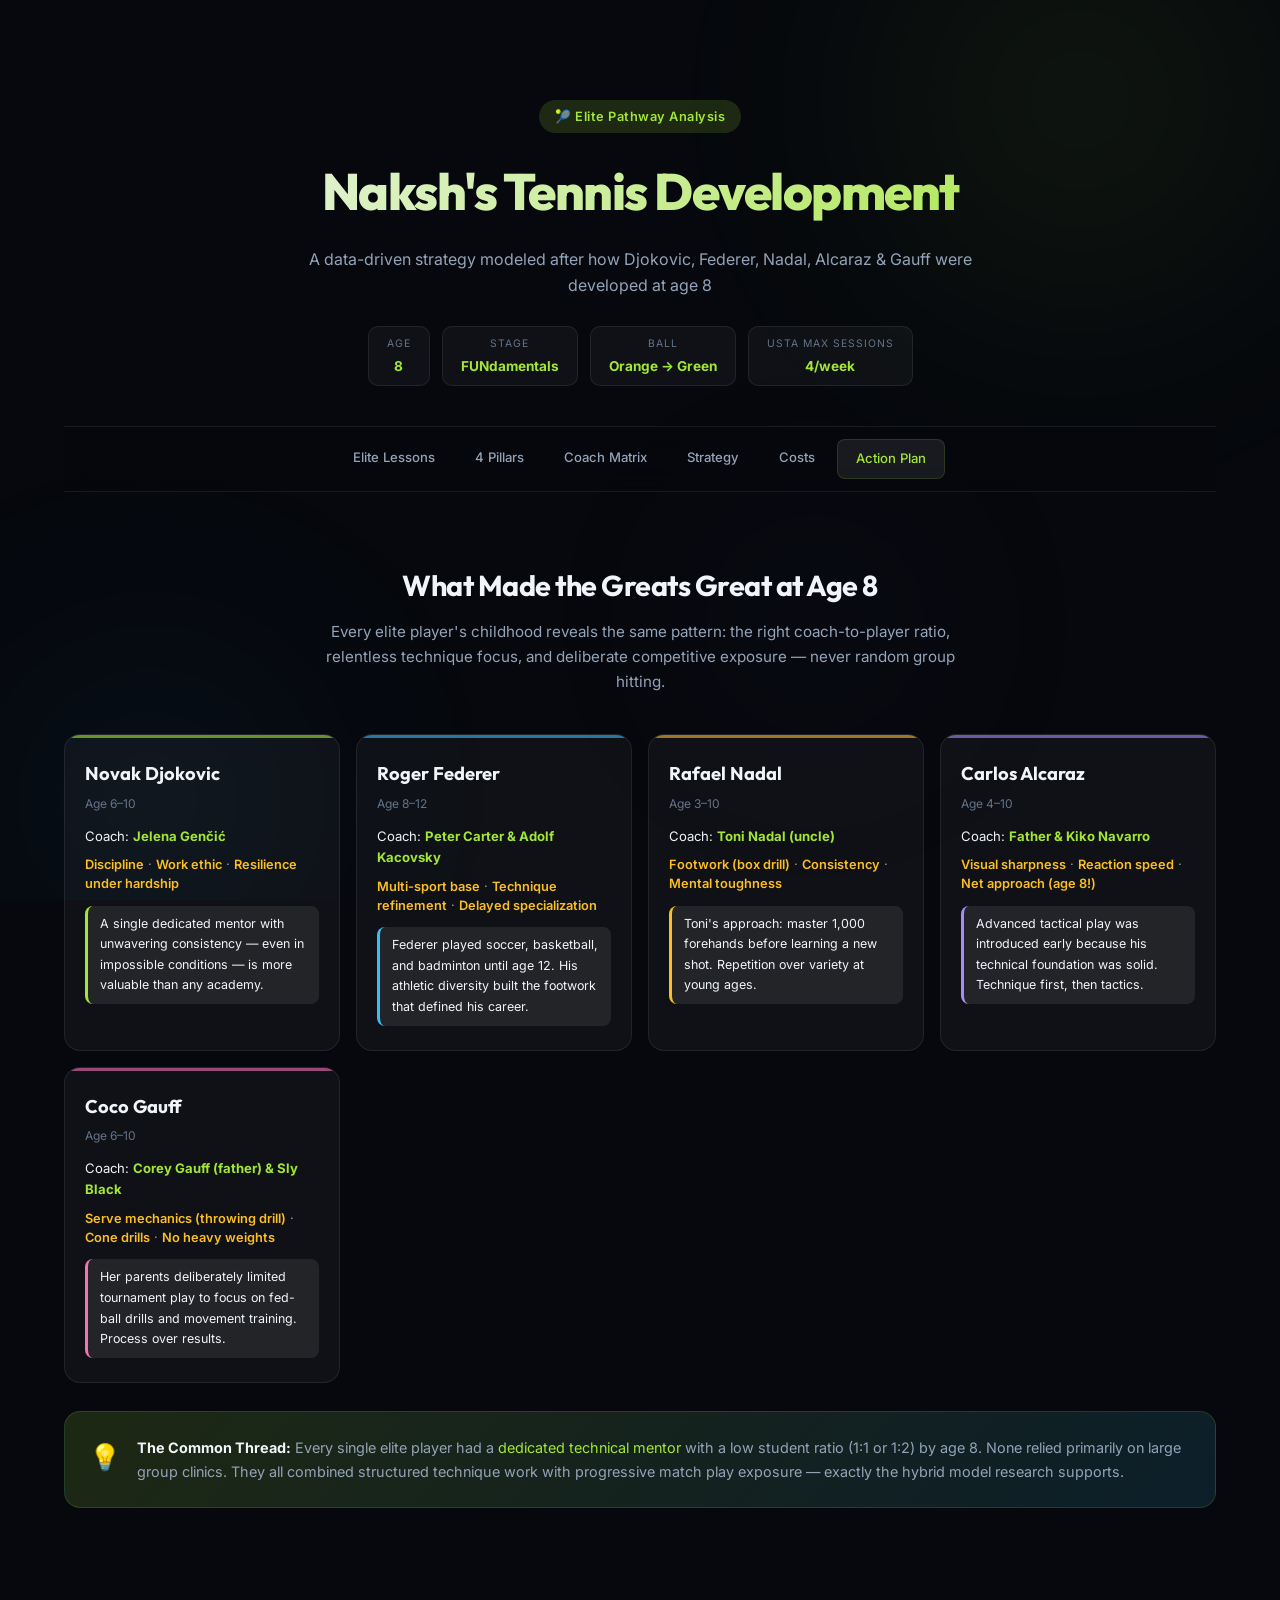
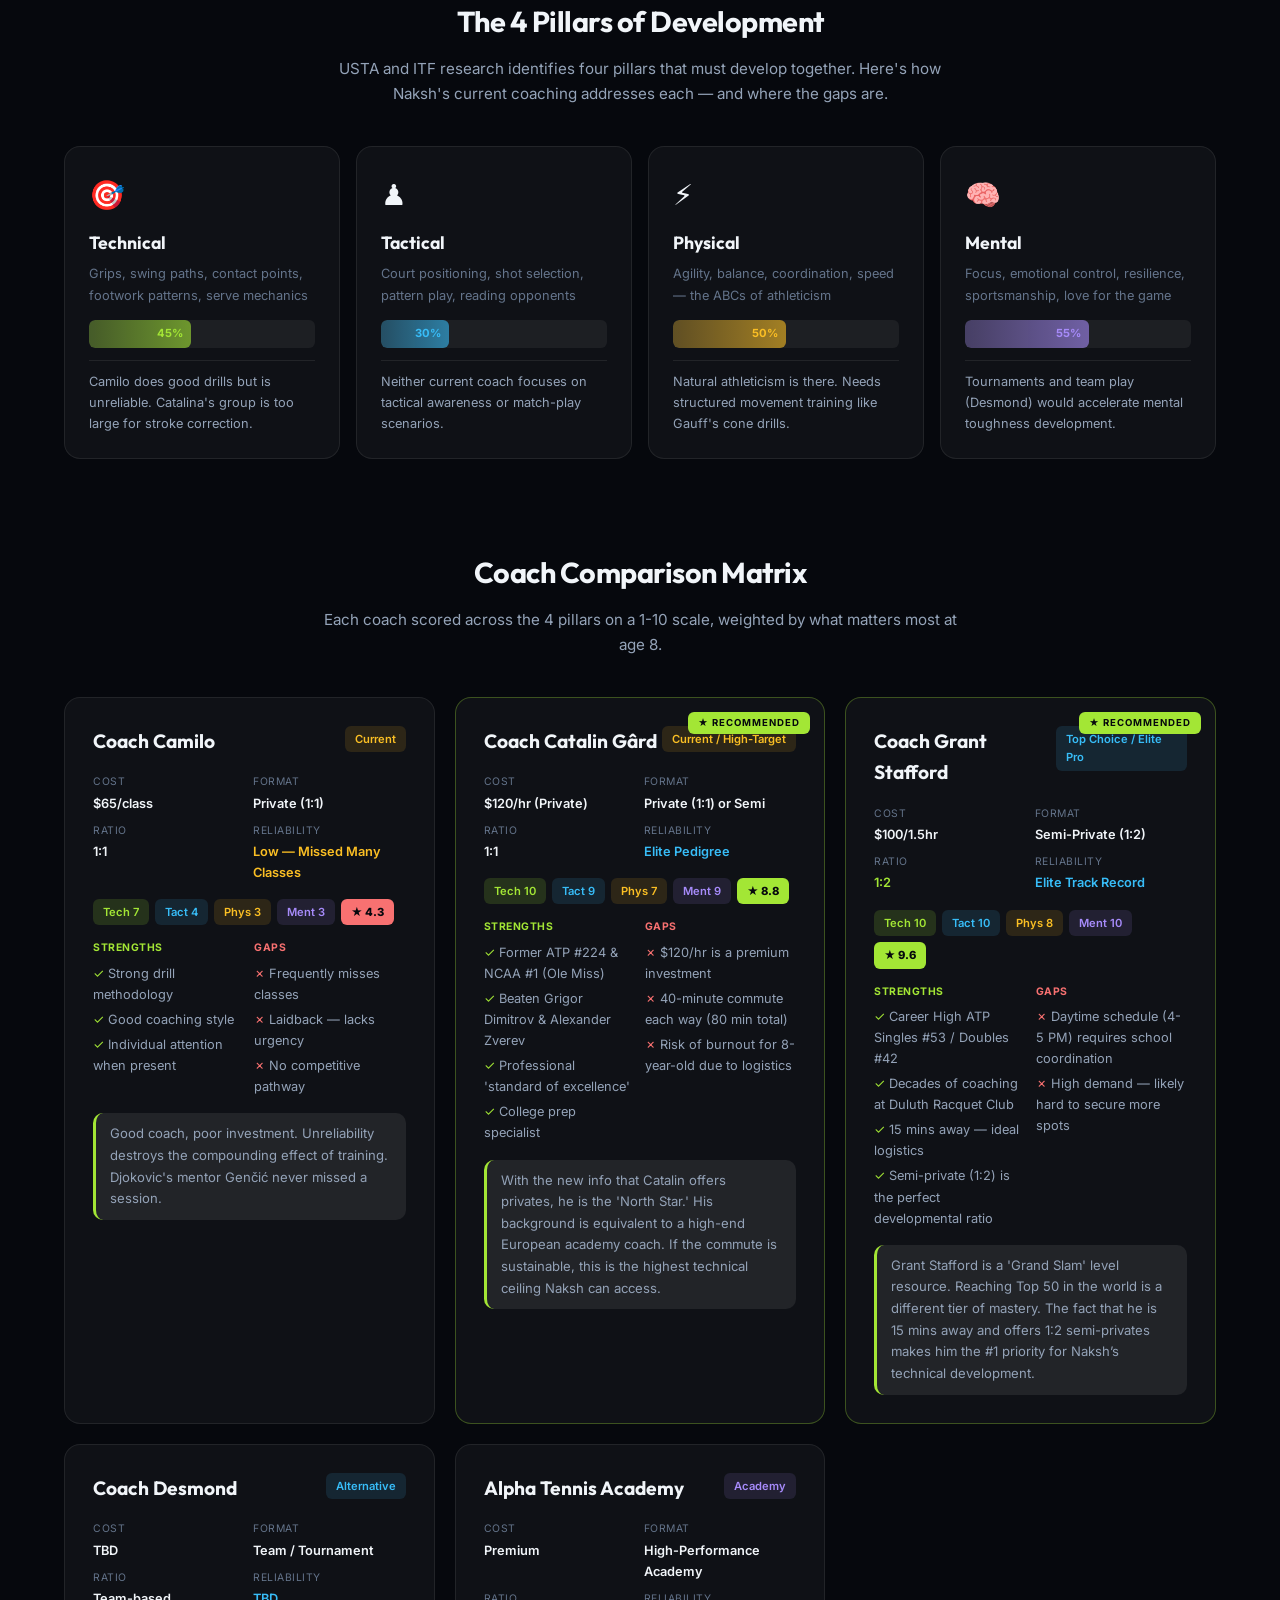
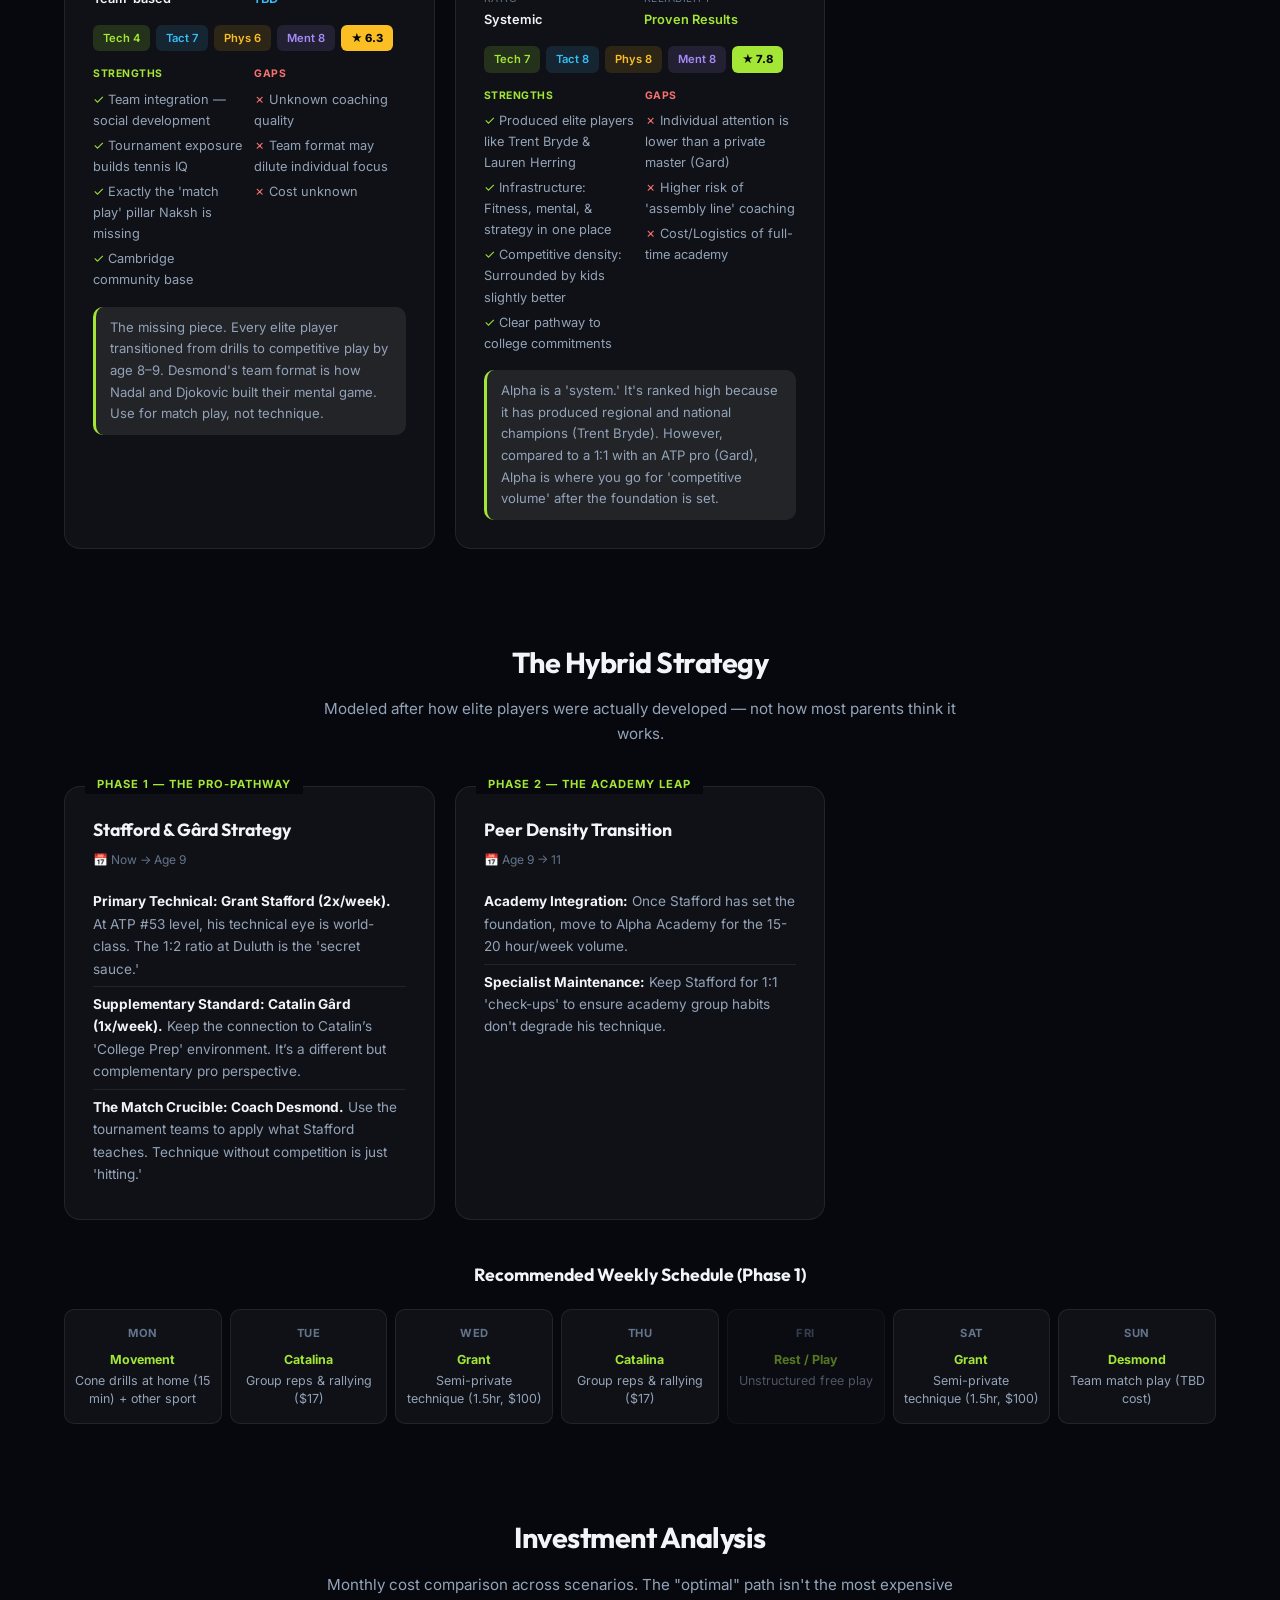
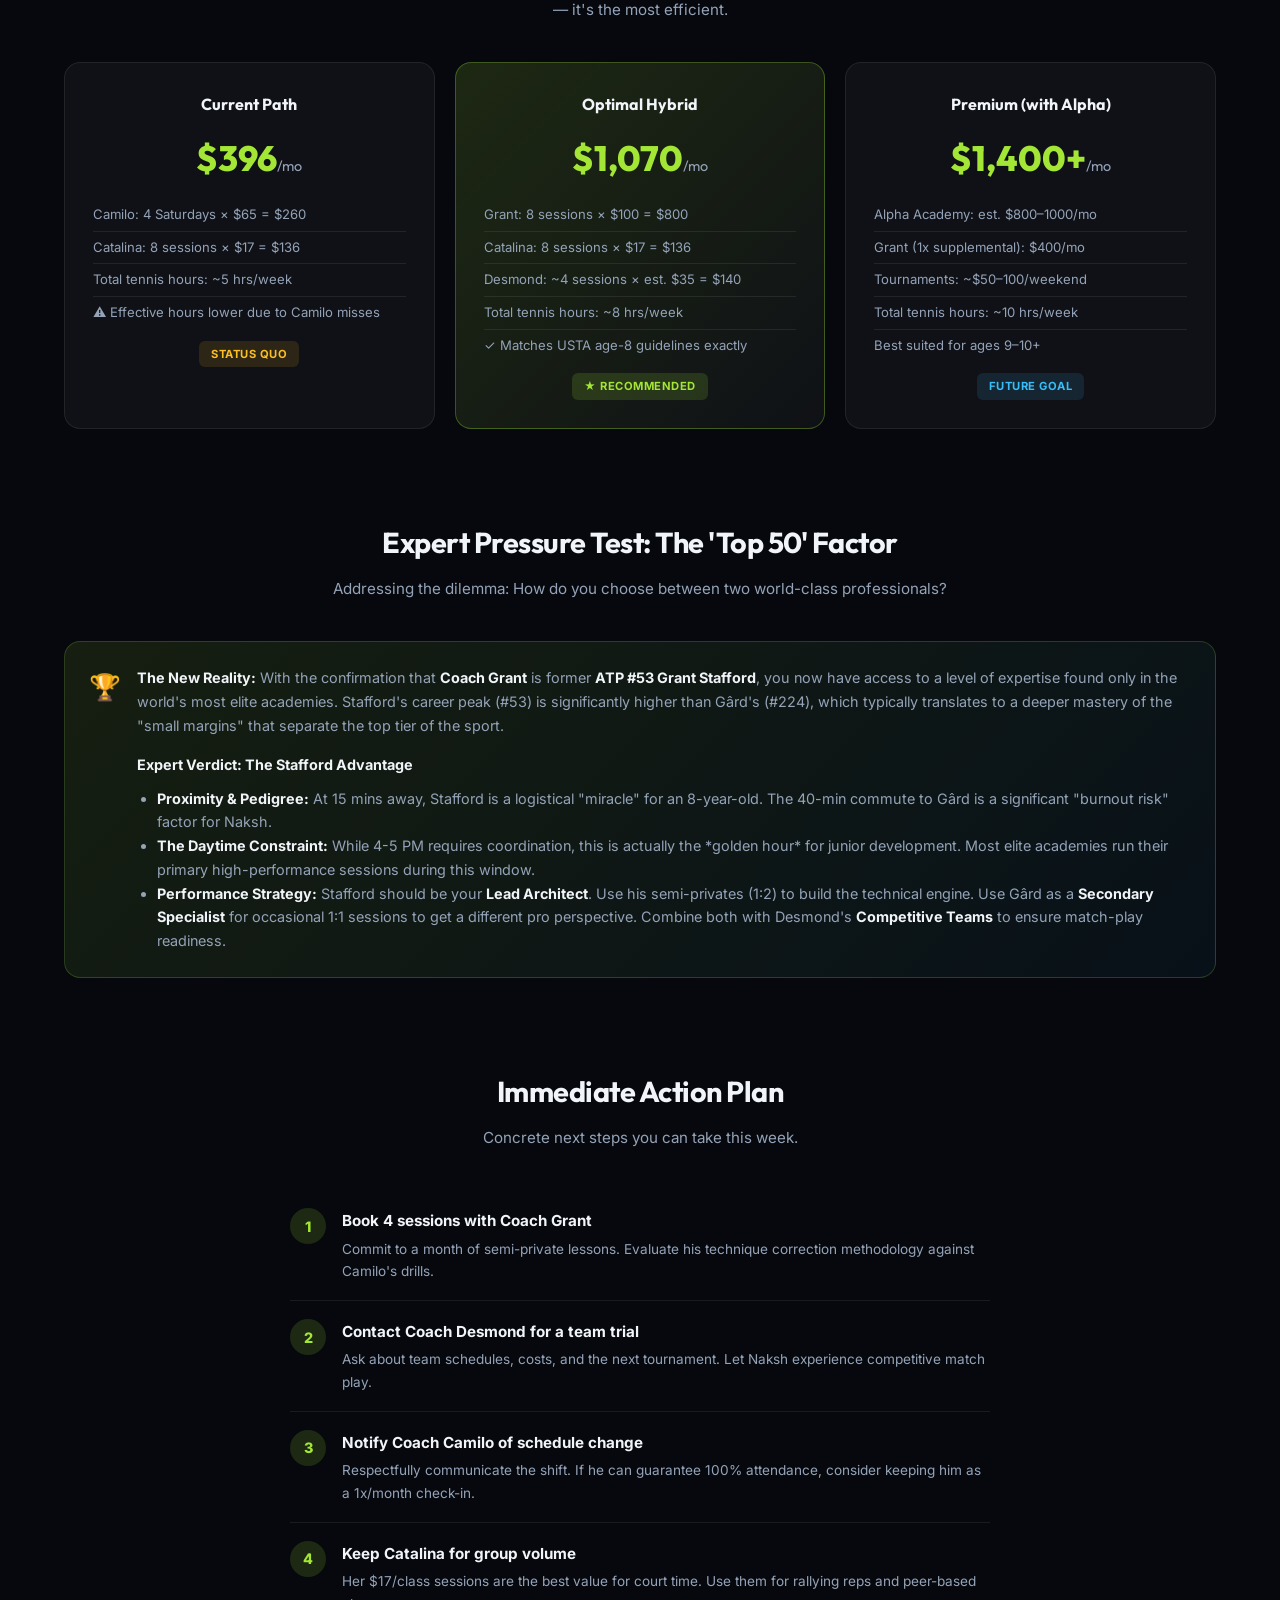
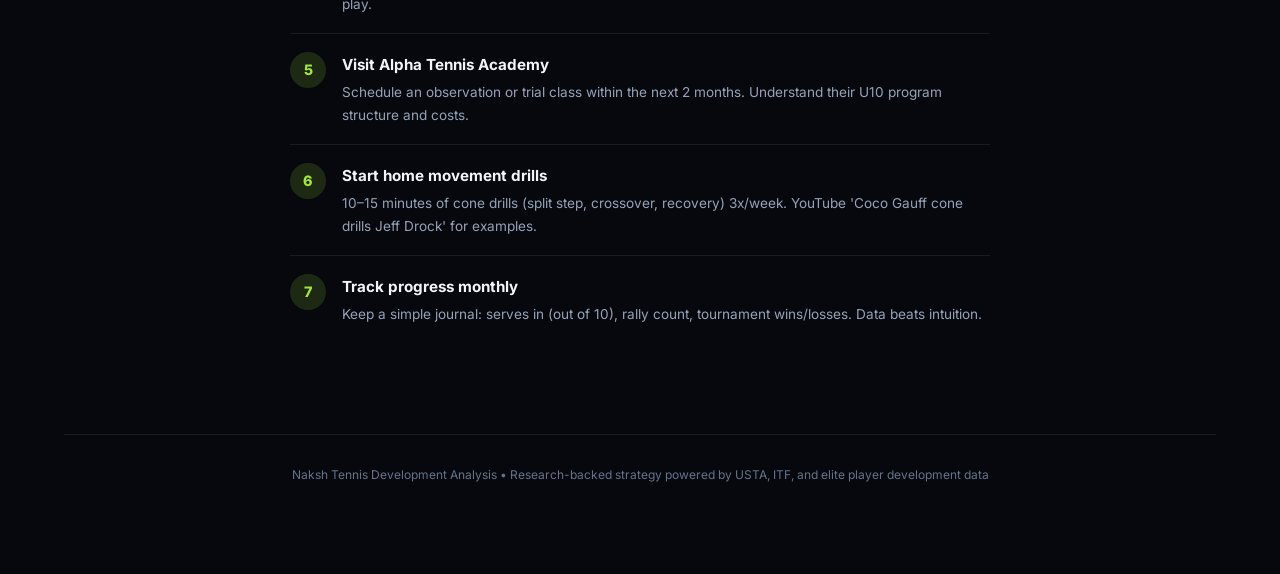
==== index.html @ d82c7a6f "Initial commit of Naksh Tennis Analysis Dashboard" ====
<!DOCTYPE html>
<html lang="en">
<head>
    <meta charset="UTF-8">
    <meta name="viewport" content="width=device-width, initial-scale=1.0">
    <title>Naksh Tennis Development — Elite Pathway Analysis</title>
    <meta name="description" content="Comprehensive coaching analysis for Naksh's competitive tennis development, modeled after elite player pathways.">
    <link rel="stylesheet" href="style.css">
    <link rel="preconnect" href="https://fonts.googleapis.com">
    <link rel="preconnect" href="https://fonts.gstatic.com" crossorigin>
    <link href="https://fonts.googleapis.com/css2?family=Inter:wght@300;400;500;600;700;800&family=Outfit:wght@400;600;700;800&display=swap" rel="stylesheet">
</head>
<body>

<div class="bg-orbs">
    <div class="orb orb-1"></div>
    <div class="orb orb-2"></div>
    <div class="orb orb-3"></div>
</div>

<div class="dashboard">

    <!-- HEADER -->
    <header id="top">
        <div class="header-content">
            <div class="header-badge">🎾 Elite Pathway Analysis</div>
            <h1>Naksh's Tennis Development</h1>
            <p class="subtitle">A data-driven strategy modeled after how Djokovic, Federer, Nadal, Alcaraz &amp; Gauff were developed at age 8</p>
        </div>
        <div class="stats-row">
            <div class="stat-chip"><span class="stat-label">Age</span><span class="stat-value">8</span></div>
            <div class="stat-chip"><span class="stat-label">Stage</span><span class="stat-value">FUNdamentals</span></div>
            <div class="stat-chip"><span class="stat-label">Ball</span><span class="stat-value">Orange → Green</span></div>
            <div class="stat-chip"><span class="stat-label">USTA Max Sessions</span><span class="stat-value">4/week</span></div>
        </div>
    </header>

    <!-- NAV -->
    <nav class="section-nav" id="section-nav">
        <a href="#elite-lessons" class="nav-link active">Elite Lessons</a>
        <a href="#four-pillars" class="nav-link">4 Pillars</a>
        <a href="#coach-comparison" class="nav-link">Coach Matrix</a>
        <a href="#strategy" class="nav-link">Strategy</a>
        <a href="#cost-analysis" class="nav-link">Costs</a>
        <a href="#action-plan" class="nav-link">Action Plan</a>
    </nav>

    <!-- SECTION 1: ELITE PLAYER LESSONS -->
    <section id="elite-lessons" class="section">
        <div class="section-header">
            <h2>What Made the Greats Great at Age 8</h2>
            <p>Every elite player's childhood reveals the same pattern: the right coach-to-player ratio, relentless technique focus, and deliberate competitive exposure — never random group hitting.</p>
        </div>
        <div class="elite-grid" id="elite-grid">
            <!-- Cards injected by JS -->
        </div>
        <div class="insight-box" id="elite-insight">
            <div class="insight-icon">💡</div>
            <div class="insight-text">
                <strong>The Common Thread:</strong> Every single elite player had a <em>dedicated technical mentor</em> with a low student ratio (1:1 or 1:2) by age 8. None relied primarily on large group clinics. They all combined structured technique work with progressive match play exposure — exactly the hybrid model research supports.
            </div>
        </div>
    </section>

    <!-- SECTION 2: FOUR PILLARS -->
    <section id="four-pillars" class="section">
        <div class="section-header">
            <h2>The 4 Pillars of Development</h2>
            <p>USTA and ITF research identifies four pillars that must develop together. Here's how Naksh's current coaching addresses each — and where the gaps are.</p>
        </div>
        <div class="pillars-grid">
            <div class="pillar-card" data-pillar="technical">
                <div class="pillar-icon">🎯</div>
                <h3>Technical</h3>
                <p class="pillar-desc">Grips, swing paths, contact points, footwork patterns, serve mechanics</p>
                <div class="pillar-bar"><div class="pillar-fill" style="--fill: 45%"><span>45%</span></div></div>
                <p class="pillar-gap">Camilo does good drills but is unreliable. Catalina's group is too large for stroke correction.</p>
            </div>
            <div class="pillar-card" data-pillar="tactical">
                <div class="pillar-icon">♟️</div>
                <h3>Tactical</h3>
                <p class="pillar-desc">Court positioning, shot selection, pattern play, reading opponents</p>
                <div class="pillar-bar"><div class="pillar-fill" style="--fill: 30%"><span>30%</span></div></div>
                <p class="pillar-gap">Neither current coach focuses on tactical awareness or match-play scenarios.</p>
            </div>
            <div class="pillar-card" data-pillar="physical">
                <div class="pillar-icon">⚡</div>
                <h3>Physical</h3>
                <p class="pillar-desc">Agility, balance, coordination, speed — the ABCs of athleticism</p>
                <div class="pillar-bar"><div class="pillar-fill" style="--fill: 50%"><span>50%</span></div></div>
                <p class="pillar-gap">Natural athleticism is there. Needs structured movement training like Gauff's cone drills.</p>
            </div>
            <div class="pillar-card" data-pillar="mental">
                <div class="pillar-icon">🧠</div>
                <h3>Mental</h3>
                <p class="pillar-desc">Focus, emotional control, resilience, sportsmanship, love for the game</p>
                <div class="pillar-bar"><div class="pillar-fill" style="--fill: 55%"><span>55%</span></div></div>
                <p class="pillar-gap">Tournaments and team play (Desmond) would accelerate mental toughness development.</p>
            </div>
        </div>
    </section>

    <!-- SECTION 3: COACH COMPARISON MATRIX -->
    <section id="coach-comparison" class="section">
        <div class="section-header">
            <h2>Coach Comparison Matrix</h2>
            <p>Each coach scored across the 4 pillars on a 1-10 scale, weighted by what matters most at age 8.</p>
        </div>
        <div class="matrix-container">
            <div class="coach-cards-grid" id="coach-cards-grid">
                <!-- Injected by JS -->
            </div>
        </div>
    </section>

    <!-- SECTION 4: STRATEGIC RECOMMENDATION -->
    <section id="strategy" class="section">
        <div class="section-header">
            <h2>The Hybrid Strategy</h2>
            <p>Modeled after how elite players were actually developed — not how most parents think it works.</p>
        </div>

        <div class="strategy-phases" id="strategy-phases">
            <!-- Injected by JS -->
        </div>

        <div class="weekly-schedule">
            <h3>Recommended Weekly Schedule (Phase 1)</h3>
            <div class="schedule-grid" id="schedule-grid">
                <!-- Injected by JS -->
            </div>
        </div>
    </section>

    <!-- SECTION 5: COST ANALYSIS -->
    <section id="cost-analysis" class="section">
        <div class="section-header">
            <h2>Investment Analysis</h2>
            <p>Monthly cost comparison across scenarios. The "optimal" path isn't the most expensive — it's the most efficient.</p>
        </div>
        <div class="cost-scenarios" id="cost-scenarios">
            <!-- Injected by JS -->
        </div>
    </section>

    <!-- SECTION: EXPERT PRESSURE TEST -->
    <section id="pressure-test" class="section">
        <div class="section-header">
            <h2>Expert Pressure Test: The 'Top 50' Factor</h2>
            <p>Addressing the dilemma: How do you choose between two world-class professionals?</p>
        </div>
        <div class="insight-box" style="background: linear-gradient(135deg, rgba(163, 230, 53, 0.1), rgba(56, 189, 248, 0.05)); border-color: rgba(163, 230, 53, 0.2);">
            <div class="insight-icon">🏆</div>
            <div class="insight-text">
                <p><strong>The New Reality:</strong> With the confirmation that <strong>Coach Grant</strong> is former <strong>ATP #53 Grant Stafford</strong>, you now have access to a level of expertise found only in the world's most elite academies. Stafford's career peak (#53) is significantly higher than Gârd's (#224), which typically translates to a deeper mastery of the "small margins" that separate the top tier of the sport.</p>
                
                <p style="margin-top:15px;"><strong>Expert Verdict: The Stafford Advantage</strong></p>
                <ul style="margin-left: 20px; margin-top: 10px;">
                    <li><strong>Proximity & Pedigree:</strong> At 15 mins away, Stafford is a logistical "miracle" for an 8-year-old. The 40-min commute to Gârd is a significant "burnout risk" factor for Naksh.</li>
                    <li><strong>The Daytime Constraint:</strong> While 4-5 PM requires coordination, this is actually the *golden hour* for junior development. Most elite academies run their primary high-performance sessions during this window.</li>
                    <li><strong>Performance Strategy:</strong> Stafford should be your <strong>Lead Architect</strong>. Use his semi-privates (1:2) to build the technical engine. Use Gârd as a <strong>Secondary Specialist</strong> for occasional 1:1 sessions to get a different pro perspective. Combine both with Desmond's <strong>Competitive Teams</strong> to ensure match-play readiness.</li>
                </ul>
            </div>
        </div>
    </section>

    <!-- SECTION 6: ACTION PLAN -->
    <section id="action-plan" class="section">
        <div class="section-header">
            <h2>Immediate Action Plan</h2>
            <p>Concrete next steps you can take this week.</p>
        </div>
        <div class="action-list" id="action-list">
            <!-- Injected by JS -->
        </div>
    </section>

    <footer>
        <p>Naksh Tennis Development Analysis &bull; Research-backed strategy powered by USTA, ITF, and elite player development data</p>
    </footer>
</div>

<script src="app.js"></script>
</body>
</html>
---- style.css ----
:root {
    --bg: #06080d;
    --surface: rgba(255,255,255,0.04);
    --surface-hover: rgba(255,255,255,0.08);
    --border: rgba(255,255,255,0.08);
    --border-hover: rgba(255,255,255,0.18);
    --green: #a3e635;
    --green-dim: rgba(163,230,53,0.15);
    --blue: #38bdf8;
    --blue-dim: rgba(56,189,248,0.12);
    --amber: #fbbf24;
    --amber-dim: rgba(251,191,36,0.12);
    --red: #f87171;
    --red-dim: rgba(248,113,113,0.12);
    --purple: #a78bfa;
    --purple-dim: rgba(167,139,250,0.12);
    --text: #f1f5f9;
    --text-dim: #94a3b8;
    --text-muted: #64748b;
    --radius: 16px;
    --radius-sm: 10px;
}

*{margin:0;padding:0;box-sizing:border-box;}

html{scroll-behavior:smooth;scroll-padding-top:80px;}

body{background:var(--bg);color:var(--text);font-family:'Inter',system-ui,sans-serif;line-height:1.65;overflow-x:hidden;}

/* Background orbs */
.bg-orbs{position:fixed;inset:0;pointer-events:none;z-index:0;overflow:hidden;}
.orb{position:absolute;border-radius:50%;filter:blur(120px);opacity:.35;}
.orb-1{width:600px;height:600px;background:radial-gradient(circle,rgba(163,230,53,.3),transparent 70%);top:-200px;right:-100px;animation:float 20s ease-in-out infinite;}
.orb-2{width:500px;height:500px;background:radial-gradient(circle,rgba(56,189,248,.25),transparent 70%);bottom:-150px;left:-100px;animation:float 25s ease-in-out infinite reverse;}
.orb-3{width:350px;height:350px;background:radial-gradient(circle,rgba(167,139,250,.2),transparent 70%);top:50%;left:50%;animation:float 18s ease-in-out infinite;}
@keyframes float{0%,100%{transform:translate(0,0)}50%{transform:translate(30px,-40px)}}

.dashboard{position:relative;z-index:1;max-width:1200px;margin:0 auto;padding:40px 24px 60px;}

/* HEADER */
header{text-align:center;padding:60px 0 40px;border-bottom:1px solid var(--border);margin-bottom:0;}
.header-badge{display:inline-block;background:var(--green-dim);color:var(--green);font-size:.8rem;font-weight:600;padding:6px 16px;border-radius:20px;margin-bottom:16px;letter-spacing:.5px;}
h1{font-family:'Outfit',sans-serif;font-size:clamp(2rem,5vw,3.2rem);font-weight:800;letter-spacing:-1.5px;background:linear-gradient(135deg,var(--text),var(--green));-webkit-background-clip:text;-webkit-text-fill-color:transparent;background-clip:text;margin-bottom:12px;}
.subtitle{color:var(--text-dim);font-size:1rem;max-width:680px;margin:0 auto;}
.stats-row{display:flex;gap:12px;justify-content:center;flex-wrap:wrap;margin-top:28px;}
.stat-chip{background:var(--surface);border:1px solid var(--border);border-radius:var(--radius-sm);padding:8px 18px;display:flex;flex-direction:column;align-items:center;gap:2px;}
.stat-label{font-size:.65rem;text-transform:uppercase;letter-spacing:1px;color:var(--text-muted);}
.stat-value{font-weight:700;font-size:.85rem;color:var(--green);}

/* NAV */
.section-nav{position:sticky;top:0;z-index:100;display:flex;gap:4px;background:rgba(6,8,13,.85);backdrop-filter:blur(16px);border-bottom:1px solid var(--border);padding:12px 0;margin-bottom:10px;overflow-x:auto;justify-content:center;}
.nav-link{color:var(--text-dim);text-decoration:none;font-size:.82rem;font-weight:500;padding:8px 18px;border-radius:8px;transition:all .25s;white-space:nowrap;}
.nav-link:hover,.nav-link.active{color:var(--text);background:var(--surface-hover);}
.nav-link.active{color:var(--green);border:1px solid var(--green-dim);}

/* SECTIONS */
.section{padding:60px 0 30px;}
.section-header{text-align:center;margin-bottom:40px;}
.section-header h2{font-family:'Outfit',sans-serif;font-size:1.8rem;font-weight:700;margin-bottom:10px;letter-spacing:-.5px;}
.section-header p{color:var(--text-dim);max-width:640px;margin:0 auto;font-size:.95rem;}

/* ELITE PLAYER CARDS */
.elite-grid{display:grid;grid-template-columns:repeat(auto-fill,minmax(220px,1fr));gap:16px;margin-bottom:28px;}
.elite-card{background:var(--surface);border:1px solid var(--border);border-radius:var(--radius);padding:24px 20px;transition:all .3s;position:relative;overflow:hidden;}
.elite-card:hover{border-color:var(--border-hover);transform:translateY(-3px);}
.elite-card::before{content:'';position:absolute;top:0;left:0;right:0;height:3px;background:var(--card-accent,var(--green));opacity:.6;}
.elite-name{font-family:'Outfit',sans-serif;font-size:1.15rem;font-weight:700;margin-bottom:4px;}
.elite-age{font-size:.75rem;color:var(--text-muted);margin-bottom:12px;}
.elite-coach{font-size:.82rem;margin-bottom:8px;}
.elite-coach strong{color:var(--green);}
.elite-focus{font-size:.8rem;color:var(--text-dim);line-height:1.5;}
.elite-focus em{color:var(--amber);font-style:normal;font-weight:600;}
.elite-lesson{margin-top:12px;background:var(--surface-hover);padding:8px 12px;border-radius:8px;font-size:.78rem;color:var(--text);border-left:3px solid var(--card-accent,var(--green));}

/* INSIGHT BOX */
.insight-box{display:flex;gap:16px;align-items:flex-start;background:linear-gradient(135deg,var(--green-dim),var(--blue-dim));border:1px solid rgba(163,230,53,.15);border-radius:var(--radius);padding:24px;margin-top:10px;}
.insight-icon{font-size:1.6rem;flex-shrink:0;}
.insight-text{font-size:.9rem;line-height:1.65;color:var(--text-dim);}
.insight-text strong{color:var(--text);}
.insight-text em{color:var(--green);font-style:normal;}

/* PILLARS */
.pillars-grid{display:grid;grid-template-columns:repeat(auto-fill,minmax(250px,1fr));gap:16px;}
.pillar-card{background:var(--surface);border:1px solid var(--border);border-radius:var(--radius);padding:24px;transition:all .3s;}
.pillar-card:hover{border-color:var(--border-hover);}
.pillar-icon{font-size:1.8rem;margin-bottom:10px;}
.pillar-card h3{font-family:'Outfit',sans-serif;font-size:1.1rem;margin-bottom:6px;}
.pillar-desc{font-size:.8rem;color:var(--text-muted);margin-bottom:14px;}
.pillar-bar{background:rgba(255,255,255,.06);border-radius:6px;height:28px;overflow:hidden;position:relative;margin-bottom:12px;}
.pillar-fill{height:100%;width:var(--fill);border-radius:6px;display:flex;align-items:center;justify-content:flex-end;padding-right:8px;font-size:.7rem;font-weight:700;transition:width 1.5s ease;}
[data-pillar="technical"] .pillar-fill{background:linear-gradient(90deg,rgba(163,230,53,.3),rgba(163,230,53,.6));color:var(--green);}
[data-pillar="tactical"] .pillar-fill{background:linear-gradient(90deg,rgba(56,189,248,.3),rgba(56,189,248,.6));color:var(--blue);}
[data-pillar="physical"] .pillar-fill{background:linear-gradient(90deg,rgba(251,191,36,.3),rgba(251,191,36,.6));color:var(--amber);}
[data-pillar="mental"] .pillar-fill{background:linear-gradient(90deg,rgba(167,139,250,.3),rgba(167,139,250,.6));color:var(--purple);}
.pillar-gap{font-size:.8rem;color:var(--text-dim);border-top:1px solid var(--border);padding-top:10px;}

/* COACH CARDS */
.coach-cards-grid{display:grid;grid-template-columns:repeat(auto-fill,minmax(340px,1fr));gap:20px;}
.coach-card{background:var(--surface);border:1px solid var(--border);border-radius:var(--radius);padding:28px;transition:all .3s;position:relative;}
.coach-card:hover{border-color:var(--border-hover);transform:translateY(-3px);}
.coach-card.recommended{border-color:rgba(163,230,53,.3);}
.coach-card.recommended::after{content:'★ RECOMMENDED';position:absolute;top:14px;right:14px;font-size:.6rem;font-weight:700;color:var(--bg);background:var(--green);padding:3px 10px;border-radius:6px;letter-spacing:1px;}
.card-top{display:flex;justify-content:space-between;align-items:flex-start;margin-bottom:16px;}
.card-top h3{font-family:'Outfit',sans-serif;font-size:1.2rem;font-weight:700;}
.card-type{font-size:.7rem;font-weight:600;padding:4px 10px;border-radius:6px;}
.type-current{background:var(--amber-dim);color:var(--amber);}
.type-alt{background:var(--blue-dim);color:var(--blue);}
.type-academy{background:var(--purple-dim);color:var(--purple);}
.coach-meta{display:grid;grid-template-columns:1fr 1fr;gap:8px;margin-bottom:16px;}
.meta-item{font-size:.8rem;}
.meta-item .lbl{color:var(--text-muted);display:block;font-size:.65rem;text-transform:uppercase;letter-spacing:.5px;margin-bottom:2px;}
.meta-item .val{font-weight:600;}
.val.warn{color:var(--amber);}
.val.good{color:var(--green);}
.val.great{color:var(--blue);}
.score-row{display:flex;gap:6px;flex-wrap:wrap;margin-bottom:14px;}
.score-pill{font-size:.7rem;padding:4px 10px;border-radius:6px;font-weight:600;}
.pros-cons{display:grid;grid-template-columns:1fr 1fr;gap:10px;font-size:.8rem;margin-bottom:12px;}
.pros strong,.cons strong{display:block;font-size:.65rem;text-transform:uppercase;letter-spacing:.5px;margin-bottom:6px;}
.pros strong{color:var(--green);}
.cons strong{color:var(--red);}
.pros li,.cons li{list-style:none;margin-bottom:4px;color:var(--text-dim);}
.pros li::before{content:'✓ ';color:var(--green);}
.cons li::before{content:'✗ ';color:var(--red);}
.coach-verdict{font-size:.82rem;padding:10px 14px;border-radius:var(--radius-sm);background:var(--surface-hover);color:var(--text-dim);border-left:3px solid var(--green);}

/* STRATEGY */
.strategy-phases{display:grid;grid-template-columns:repeat(auto-fill,minmax(320px,1fr));gap:20px;margin-bottom:40px;}
.phase-card{background:var(--surface);border:1px solid var(--border);border-radius:var(--radius);padding:28px;position:relative;}
.phase-card::before{content:attr(data-phase);position:absolute;top:-12px;left:20px;background:var(--bg);padding:0 12px;font-size:.7rem;font-weight:700;color:var(--green);text-transform:uppercase;letter-spacing:1px;}
.phase-card h3{font-family:'Outfit',sans-serif;font-size:1.1rem;margin-bottom:6px;}
.phase-timeline{font-size:.75rem;color:var(--text-muted);margin-bottom:14px;}
.phase-card ul{list-style:none;font-size:.85rem;}
.phase-card li{padding:6px 0;border-bottom:1px solid var(--border);color:var(--text-dim);}
.phase-card li:last-child{border-bottom:none;}
.phase-card li strong{color:var(--text);}

/* SCHEDULE */
.weekly-schedule h3{font-family:'Outfit',sans-serif;text-align:center;margin-bottom:20px;font-size:1.1rem;}
.schedule-grid{display:grid;grid-template-columns:repeat(7,1fr);gap:8px;}
.sched-day{background:var(--surface);border:1px solid var(--border);border-radius:var(--radius-sm);padding:14px 10px;text-align:center;font-size:.78rem;min-height:100px;}
.sched-day .day-name{font-weight:700;font-size:.7rem;text-transform:uppercase;letter-spacing:.5px;color:var(--text-muted);margin-bottom:8px;}
.sched-day .day-activity{color:var(--text-dim);line-height:1.5;}
.sched-day .day-activity strong{display:block;color:var(--green);margin-bottom:2px;}
.sched-day.rest{opacity:.5;}

/* COST */
.cost-scenarios{display:grid;grid-template-columns:repeat(auto-fill,minmax(280px,1fr));gap:20px;}
.cost-card{background:var(--surface);border:1px solid var(--border);border-radius:var(--radius);padding:28px;text-align:center;transition:all .3s;}
.cost-card:hover{border-color:var(--border-hover);}
.cost-card.best{border-color:rgba(163,230,53,.3);background:linear-gradient(135deg,var(--green-dim),var(--surface));}
.cost-card h3{font-family:'Outfit',sans-serif;font-size:1rem;margin-bottom:6px;}
.cost-total{font-family:'Outfit',sans-serif;font-size:2.2rem;font-weight:800;margin:12px 0;color:var(--green);}
.cost-card.best .cost-total{color:var(--green);}
.cost-details{text-align:left;font-size:.82rem;color:var(--text-dim);}
.cost-details li{list-style:none;padding:5px 0;border-bottom:1px solid var(--border);}
.cost-details li:last-child{border-bottom:none;}
.cost-tag{display:inline-block;margin-top:12px;font-size:.7rem;font-weight:700;padding:4px 12px;border-radius:6px;text-transform:uppercase;letter-spacing:.5px;}
.tag-current{background:var(--amber-dim);color:var(--amber);}
.tag-optimal{background:var(--green-dim);color:var(--green);}
.tag-premium{background:var(--blue-dim);color:var(--blue);}

/* ACTION PLAN */
.action-list{max-width:700px;margin:0 auto;}
.action-item{display:flex;gap:16px;align-items:flex-start;padding:18px 0;border-bottom:1px solid var(--border);}
.action-item:last-child{border-bottom:none;}
.action-num{flex-shrink:0;width:36px;height:36px;background:var(--green-dim);color:var(--green);border-radius:50%;display:flex;align-items:center;justify-content:center;font-weight:800;font-size:.9rem;}
.action-body h4{font-size:.95rem;margin-bottom:4px;}
.action-body p{font-size:.85rem;color:var(--text-dim);}

/* FOOTER */
footer{margin-top:60px;text-align:center;padding:30px 0;border-top:1px solid var(--border);}
footer p{font-size:.75rem;color:var(--text-muted);}

/* RESPONSIVE */
@media(max-width:768px){
    .schedule-grid{grid-template-columns:repeat(2,1fr);}
    .coach-cards-grid{grid-template-columns:1fr;}
    .strategy-phases{grid-template-columns:1fr;}
    .cost-scenarios{grid-template-columns:1fr;}
    .stats-row{gap:8px;}
    .stat-chip{padding:6px 12px;}
    header{padding:40px 0 30px;}
    .section{padding:40px 0 20px;}
    .section-nav{justify-content:flex-start;padding:10px 8px;}
}
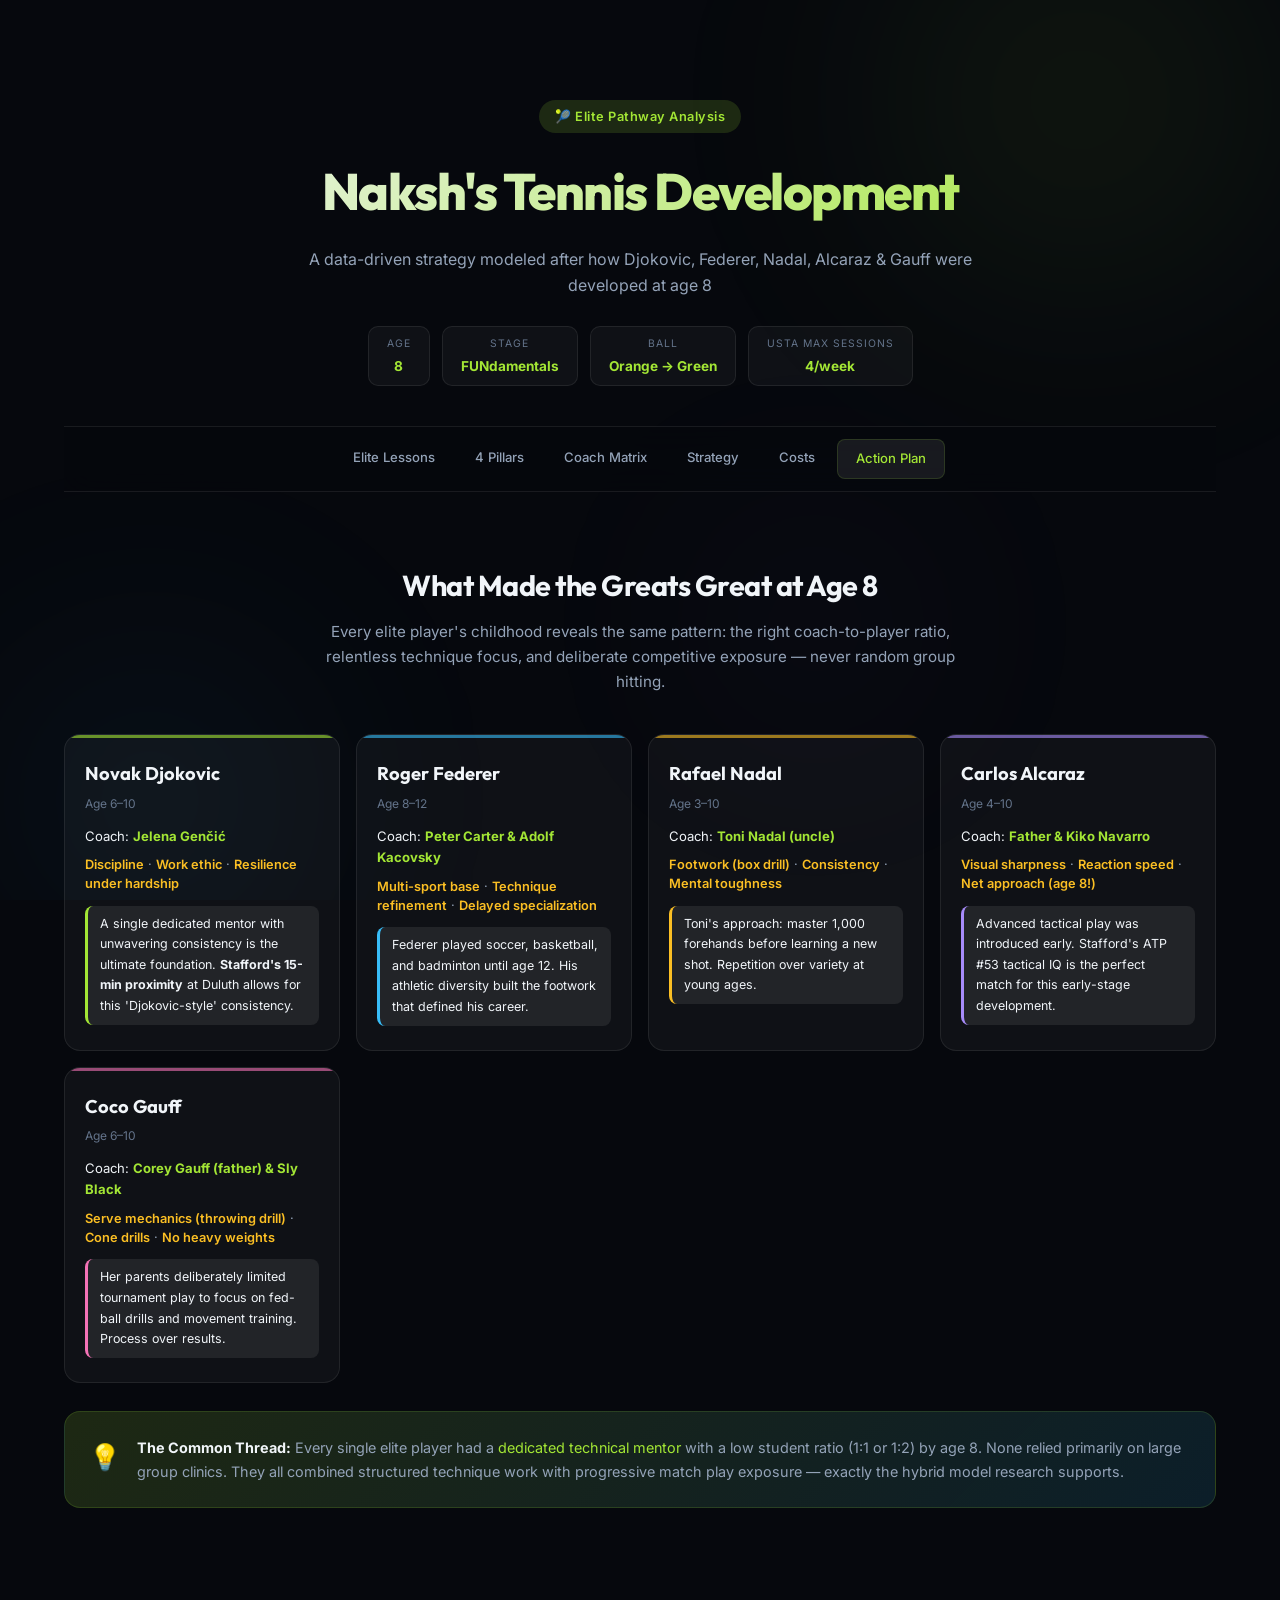
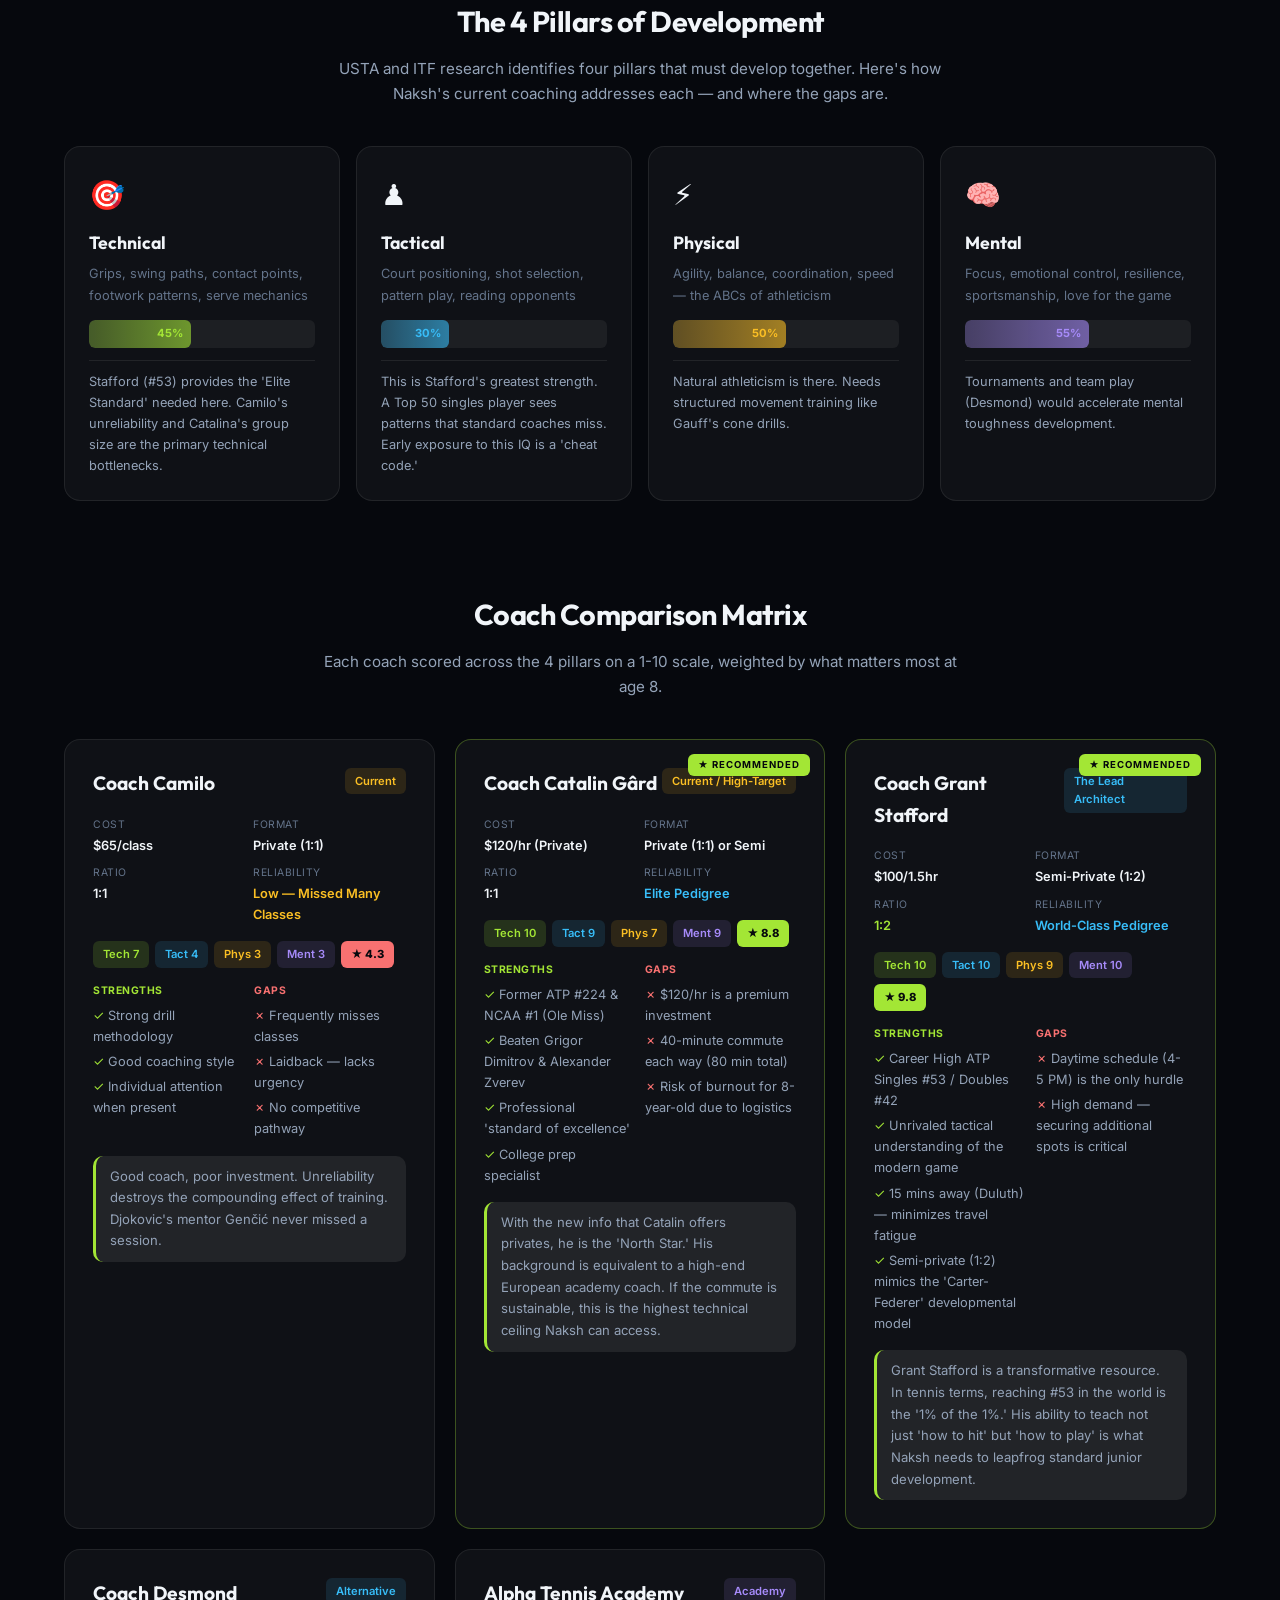
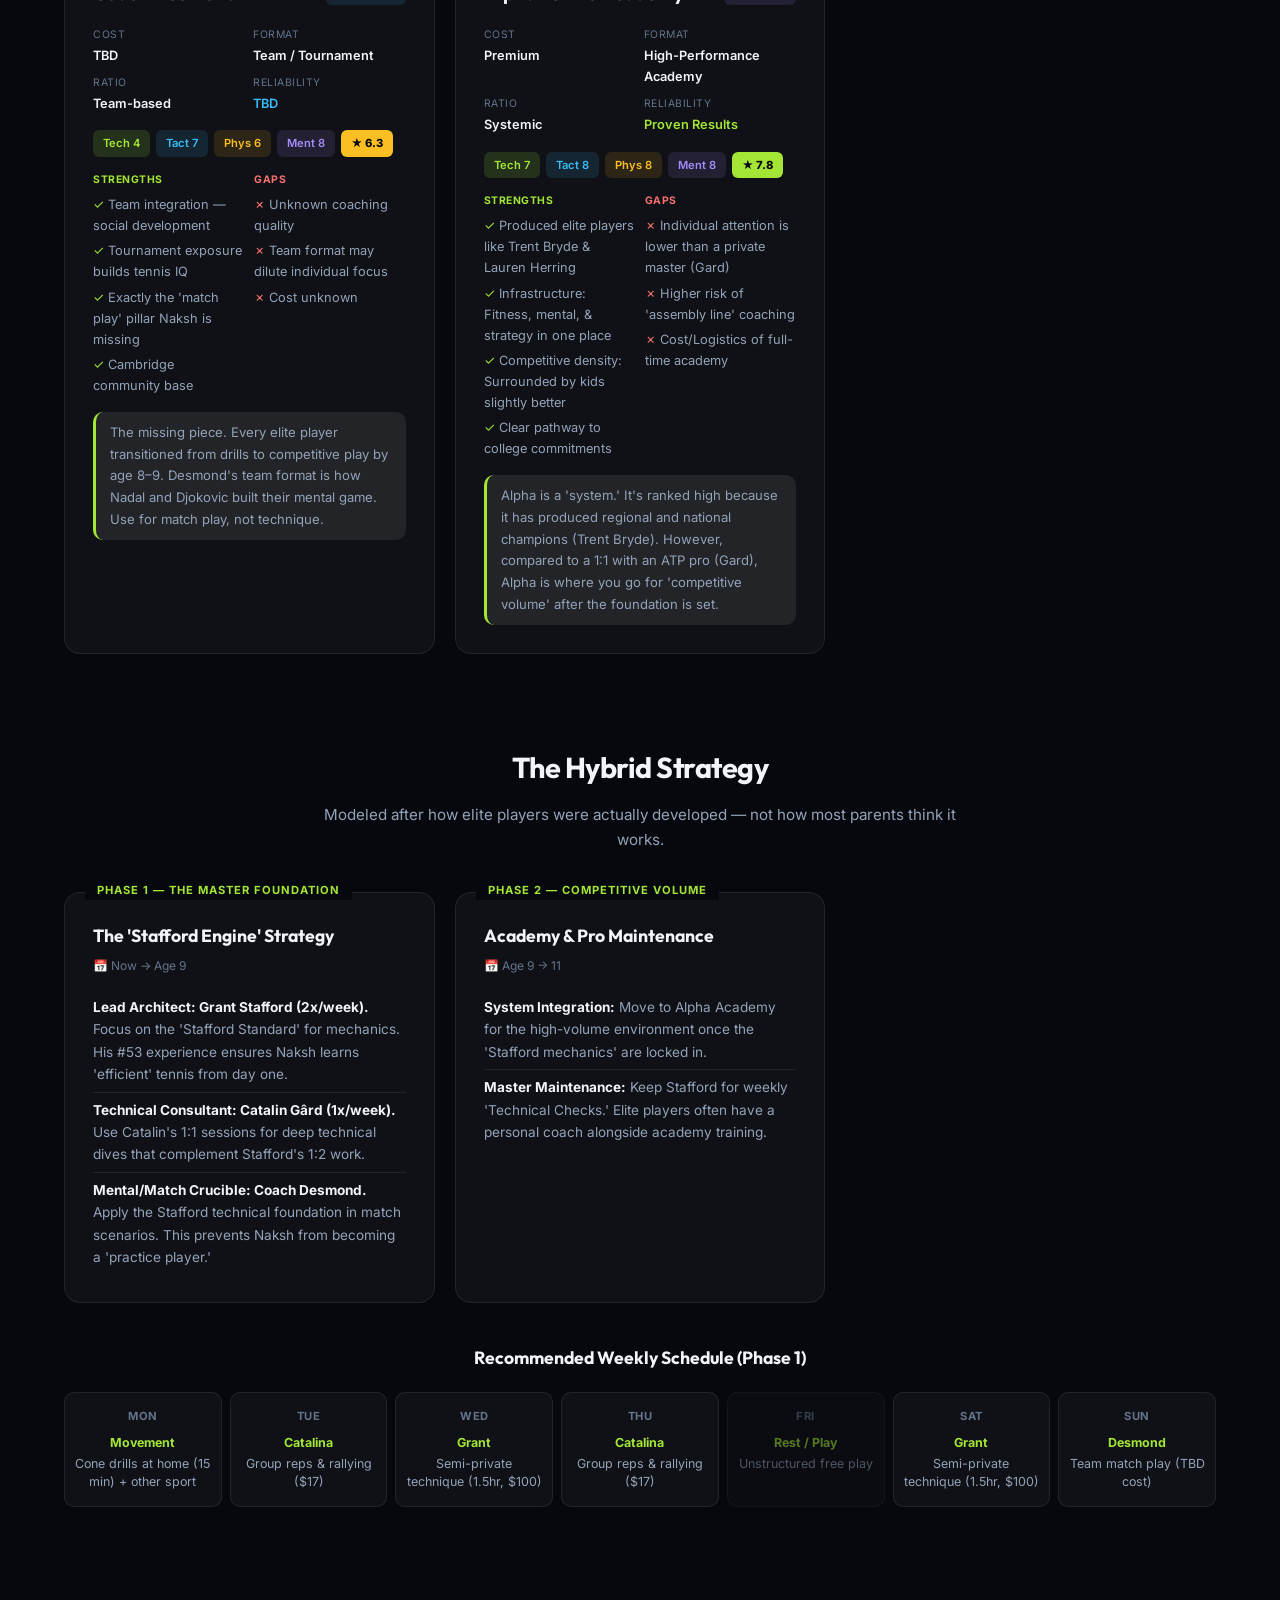
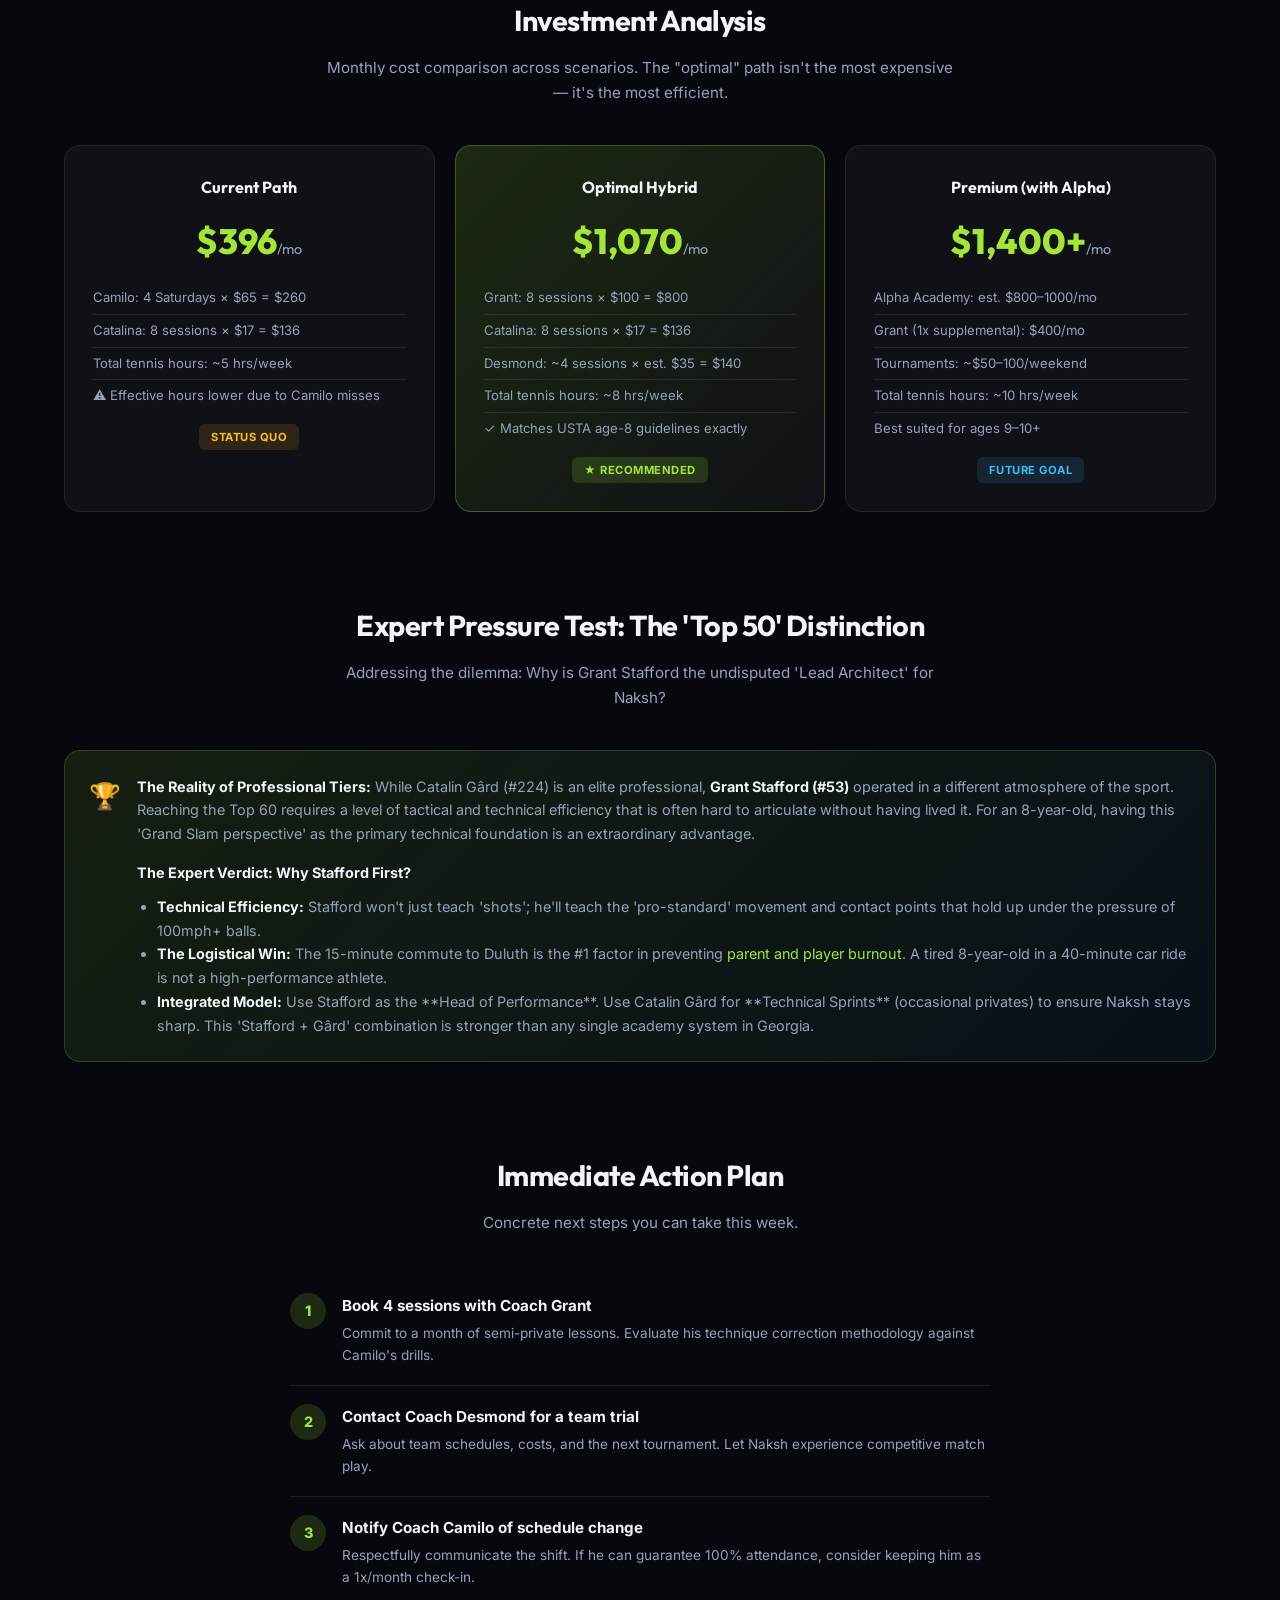
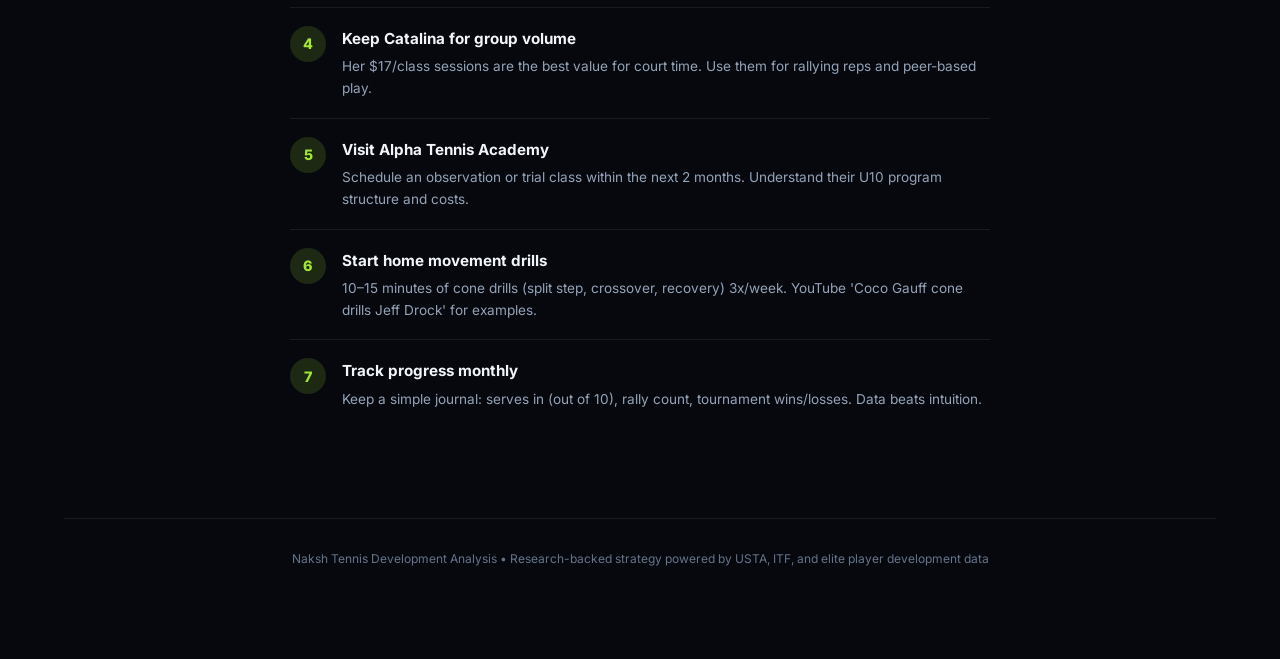
==== commit a5fe810d: "Update dashboard with deep ATP #53 Stafford perspective and expert analysis" ====
--- a/index.html
+++ b/index.html
@@ -74,14 +74,14 @@
                 <h3>Technical</h3>
                 <p class="pillar-desc">Grips, swing paths, contact points, footwork patterns, serve mechanics</p>
                 <div class="pillar-bar"><div class="pillar-fill" style="--fill: 45%"><span>45%</span></div></div>
-                <p class="pillar-gap">Camilo does good drills but is unreliable. Catalina's group is too large for stroke correction.</p>
+                <p class="pillar-gap">Stafford (#53) provides the 'Elite Standard' needed here. Camilo's unreliability and Catalina's group size are the primary technical bottlenecks.</p>
             </div>
             <div class="pillar-card" data-pillar="tactical">
                 <div class="pillar-icon">♟️</div>
                 <h3>Tactical</h3>
                 <p class="pillar-desc">Court positioning, shot selection, pattern play, reading opponents</p>
                 <div class="pillar-bar"><div class="pillar-fill" style="--fill: 30%"><span>30%</span></div></div>
-                <p class="pillar-gap">Neither current coach focuses on tactical awareness or match-play scenarios.</p>
+                <p class="pillar-gap">This is Stafford's greatest strength. A Top 50 singles player sees patterns that standard coaches miss. Early exposure to this IQ is a 'cheat code.'</p>
             </div>
             <div class="pillar-card" data-pillar="physical">
                 <div class="pillar-icon">⚡</div>
@@ -146,19 +146,19 @@
     <!-- SECTION: EXPERT PRESSURE TEST -->
     <section id="pressure-test" class="section">
         <div class="section-header">
-            <h2>Expert Pressure Test: The 'Top 50' Factor</h2>
-            <p>Addressing the dilemma: How do you choose between two world-class professionals?</p>
+            <h2>Expert Pressure Test: The 'Top 50' Distinction</h2>
+            <p>Addressing the dilemma: Why is Grant Stafford the undisputed 'Lead Architect' for Naksh?</p>
         </div>
         <div class="insight-box" style="background: linear-gradient(135deg, rgba(163, 230, 53, 0.1), rgba(56, 189, 248, 0.05)); border-color: rgba(163, 230, 53, 0.2);">
             <div class="insight-icon">🏆</div>
             <div class="insight-text">
-                <p><strong>The New Reality:</strong> With the confirmation that <strong>Coach Grant</strong> is former <strong>ATP #53 Grant Stafford</strong>, you now have access to a level of expertise found only in the world's most elite academies. Stafford's career peak (#53) is significantly higher than Gârd's (#224), which typically translates to a deeper mastery of the "small margins" that separate the top tier of the sport.</p>
+                <p><strong>The Reality of Professional Tiers:</strong> While Catalin Gârd (#224) is an elite professional, <strong>Grant Stafford (#53)</strong> operated in a different atmosphere of the sport. Reaching the Top 60 requires a level of tactical and technical efficiency that is often hard to articulate without having lived it. For an 8-year-old, having this 'Grand Slam perspective' as the primary technical foundation is an extraordinary advantage.</p>
                 
-                <p style="margin-top:15px;"><strong>Expert Verdict: The Stafford Advantage</strong></p>
+                <p style="margin-top:15px;"><strong>The Expert Verdict: Why Stafford First?</strong></p>
                 <ul style="margin-left: 20px; margin-top: 10px;">
-                    <li><strong>Proximity & Pedigree:</strong> At 15 mins away, Stafford is a logistical "miracle" for an 8-year-old. The 40-min commute to Gârd is a significant "burnout risk" factor for Naksh.</li>
-                    <li><strong>The Daytime Constraint:</strong> While 4-5 PM requires coordination, this is actually the *golden hour* for junior development. Most elite academies run their primary high-performance sessions during this window.</li>
-                    <li><strong>Performance Strategy:</strong> Stafford should be your <strong>Lead Architect</strong>. Use his semi-privates (1:2) to build the technical engine. Use Gârd as a <strong>Secondary Specialist</strong> for occasional 1:1 sessions to get a different pro perspective. Combine both with Desmond's <strong>Competitive Teams</strong> to ensure match-play readiness.</li>
+                    <li><strong>Technical Efficiency:</strong> Stafford won't just teach 'shots'; he'll teach the 'pro-standard' movement and contact points that hold up under the pressure of 100mph+ balls.</li>
+                    <li><strong>The Logistical Win:</strong> The 15-minute commute to Duluth is the #1 factor in preventing <em>parent and player burnout</em>. A tired 8-year-old in a 40-minute car ride is not a high-performance athlete.</li>
+                    <li><strong>Integrated Model:</strong> Use Stafford as the **Head of Performance**. Use Catalin Gârd for **Technical Sprints** (occasional privates) to ensure Naksh stays sharp. This 'Stafford + Gârd' combination is stronger than any single academy system in Georgia.</li>
                 </ul>
             </div>
         </div>
